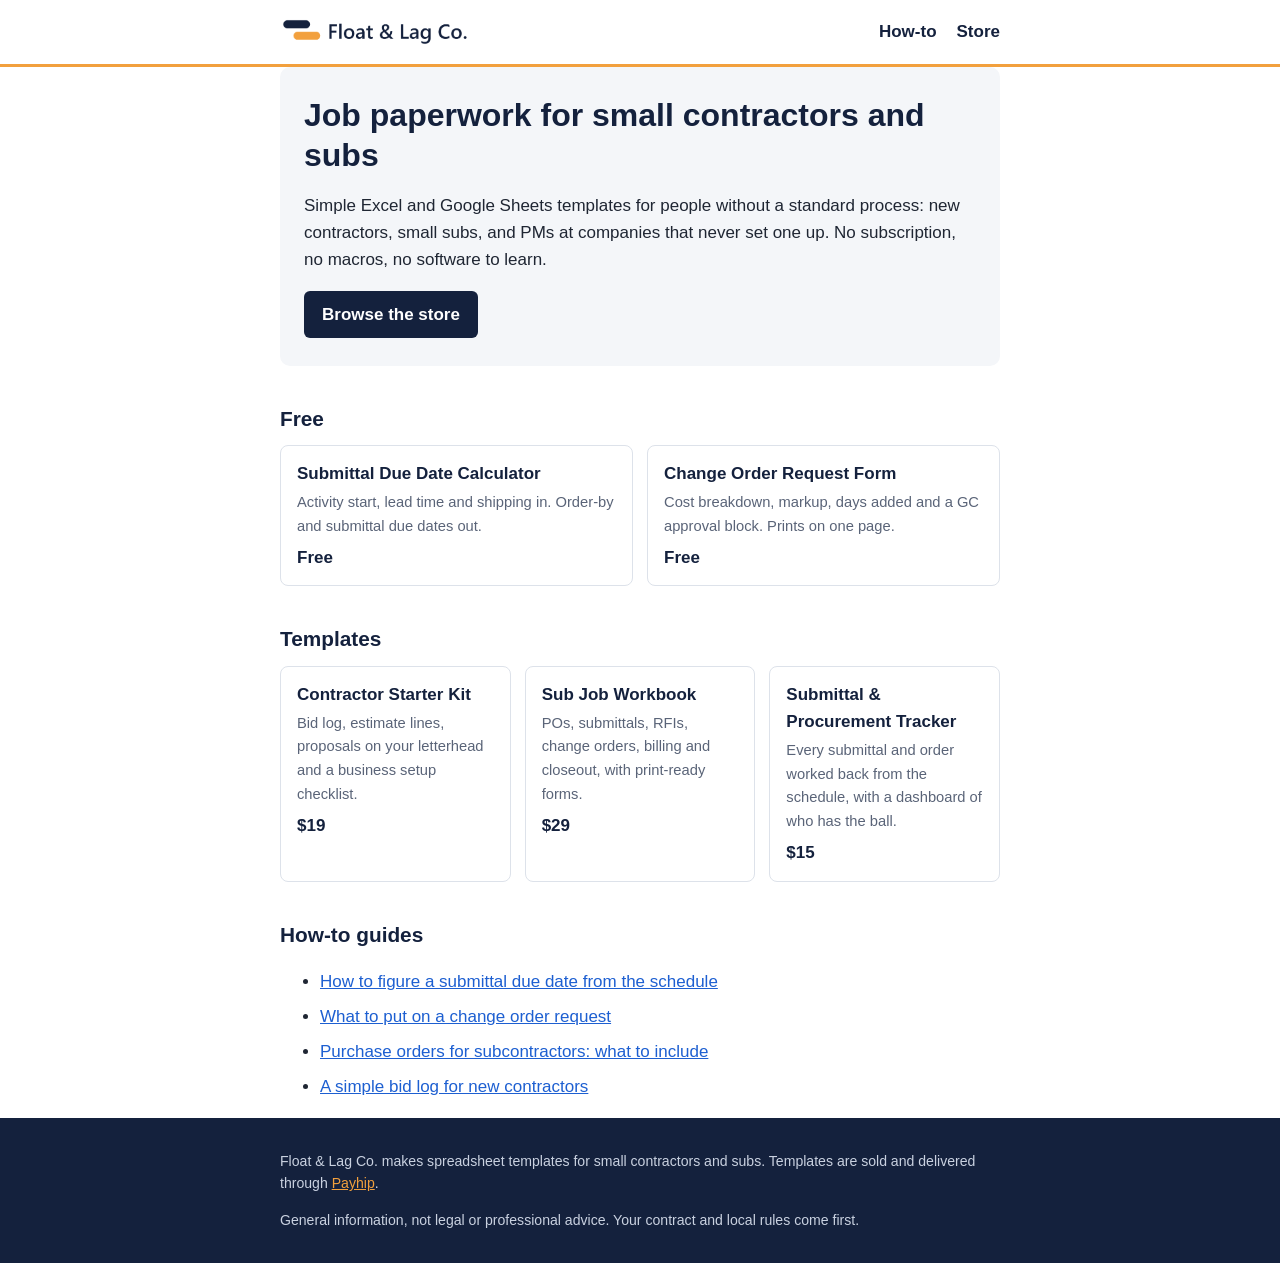
==== index.html @ d71c1a0e "Site v1: home and 4 how-to guides" ====
<!doctype html>
<html lang="en">
<head>
<meta charset="utf-8">
<meta name="viewport" content="width=device-width, initial-scale=1">
<title>Float &amp; Lag Co. | Job Paperwork Templates for Small Contractors and Subs</title>
<meta name="description" content="Excel and Google Sheets templates and free forms for small contractors and subs: submittals, purchase orders, change orders, bids and proposals.">
<link rel="canonical" href="https://floatlagco.github.io/">
<meta property="og:title" content="Float &amp; Lag Co. | Job Paperwork Templates for Small Contractors and Subs">
<meta property="og:description" content="Excel and Google Sheets templates and free forms for small contractors and subs: submittals, purchase orders, change orders, bids and proposals.">
<meta property="og:url" content="https://floatlagco.github.io/">
<meta property="og:type" content="website">
<link rel="icon" href="mark.png">
<link rel="stylesheet" href="style.css">
</head>
<body>
<header><div class="wrap">
<a href="./" class="logo"><img src="logo.png" alt="Float &amp; Lag Co." width="190" height="30"></a>
<nav><a href="./#guides">How-to</a><a href="https://payhip.com/FloatLagCo">Store</a></nav>
</div></header>
<main class="wrap">
<section class="hero">
<h1>Job paperwork for small contractors and subs</h1>
<p>Simple Excel and Google Sheets templates for people without a standard process: new contractors, small subs, and PMs at companies that never set one up. No subscription, no macros, no software to learn.</p>
<a class="btn" href="https://payhip.com/FloatLagCo">Browse the store</a>
</section>

<h2>Free</h2>
<div class="cards">
<a class="card" href="https://payhip.com/b/35ez0"><strong>Submittal Due Date Calculator</strong><span>Activity start, lead time and shipping in. Order-by and submittal due dates out.</span><em>Free</em></a>
<a class="card" href="https://payhip.com/b/2LPNk"><strong>Change Order Request Form</strong><span>Cost breakdown, markup, days added and a GC approval block. Prints on one page.</span><em>Free</em></a>
</div>

<h2>Templates</h2>
<div class="cards">
<a class="card" href="https://payhip.com/b/V36rY"><strong>Contractor Starter Kit</strong><span>Bid log, estimate lines, proposals on your letterhead and a business setup checklist.</span><em>$19</em></a>
<a class="card" href="https://payhip.com/b/2f1AX"><strong>Sub Job Workbook</strong><span>POs, submittals, RFIs, change orders, billing and closeout, with print-ready forms.</span><em>$29</em></a>
<a class="card" href="https://payhip.com/b/UwlQ3"><strong>Submittal &amp; Procurement Tracker</strong><span>Every submittal and order worked back from the schedule, with a dashboard of who has the ball.</span><em>$15</em></a>
</div>

<h2 id="guides">How-to guides</h2>
<ul>
<li><a href="submittal-due-date.html">How to figure a submittal due date from the schedule</a></li>
<li><a href="change-order-request-form.html">What to put on a change order request</a></li>
<li><a href="purchase-order-template.html">Purchase orders for subcontractors: what to include</a></li>
<li><a href="bid-log.html">A simple bid log for new contractors</a></li>
</ul>
</main>
<footer><div class="wrap">
<p>Float &amp; Lag Co. makes spreadsheet templates for small contractors and subs. Templates are sold and delivered through <a href="https://payhip.com/FloatLagCo">Payhip</a>.</p>
<p>General information, not legal or professional advice. Your contract and local rules come first.</p>
</div></footer>
</body>
</html>
---- style.css ----
:root { --navy: #14213D; --amber: #F2A03D; --ink: #1F2633; --slate: #5A6478; --light: #F4F6F9; --line: #DDE2EA; }
* { box-sizing: border-box; }
body { margin: 0; font: 17px/1.6 "Segoe UI", Roboto, Helvetica, Arial, sans-serif; color: var(--ink); background: #fff; }
.wrap { max-width: 760px; margin: 0 auto; padding: 0 20px; }
header { border-bottom: 3px solid var(--amber); }
header .wrap { display: flex; align-items: center; justify-content: space-between; height: 64px; }
.logo img { display: block; height: 30px; width: auto; }
nav a { margin-left: 20px; color: var(--navy); font-weight: 600; text-decoration: none; }
nav a:hover { color: var(--amber); }
main { padding: 32px 20px 48px; }
h1 { font-size: 2rem; line-height: 1.25; color: var(--navy); margin: 0 0 16px; }
h2 { font-size: 1.3rem; color: var(--navy); margin: 36px 0 10px; }
a { color: #1D5FD1; }
.lede { font-size: 1.12rem; color: var(--slate); }
li { margin-bottom: 8px; }
table { border-collapse: collapse; width: 100%; margin: 12px 0; font-size: .95rem; }
th, td { border-bottom: 1px solid var(--line); padding: 8px 10px; text-align: left; }
th { background: var(--navy); color: #fff; font-weight: 600; }
td:last-child { font-weight: 600; white-space: nowrap; }
.note { font-size: .9rem; color: var(--slate); border-left: 3px solid var(--amber); padding-left: 12px; }
.get { background: var(--light); border-radius: 8px; padding: 4px 20px 12px; margin-top: 36px; }
.hero { background: var(--light); border-radius: 10px; padding: 28px 24px; }
.btn { display: inline-block; background: var(--navy); color: #fff; padding: 10px 18px; border-radius: 6px; text-decoration: none; font-weight: 600; }
.btn:hover { background: var(--amber); color: var(--navy); }
.cards { display: grid; grid-template-columns: repeat(auto-fit, minmax(220px, 1fr)); gap: 14px; }
.card { display: block; border: 1px solid var(--line); border-radius: 8px; padding: 14px 16px; text-decoration: none; color: var(--ink); }
.card:hover { border-color: var(--amber); }
.card strong { display: block; color: var(--navy); }
.card span { display: block; font-size: .92rem; color: var(--slate); margin: 4px 0 6px; }
.card em { font-style: normal; font-weight: 600; color: var(--navy); }
footer { background: var(--navy); color: #C9D1E0; font-size: .88rem; padding: 18px 0; }
footer a { color: var(--amber); }
@media (max-width: 520px) { h1 { font-size: 1.6rem; } nav a { margin-left: 14px; } }
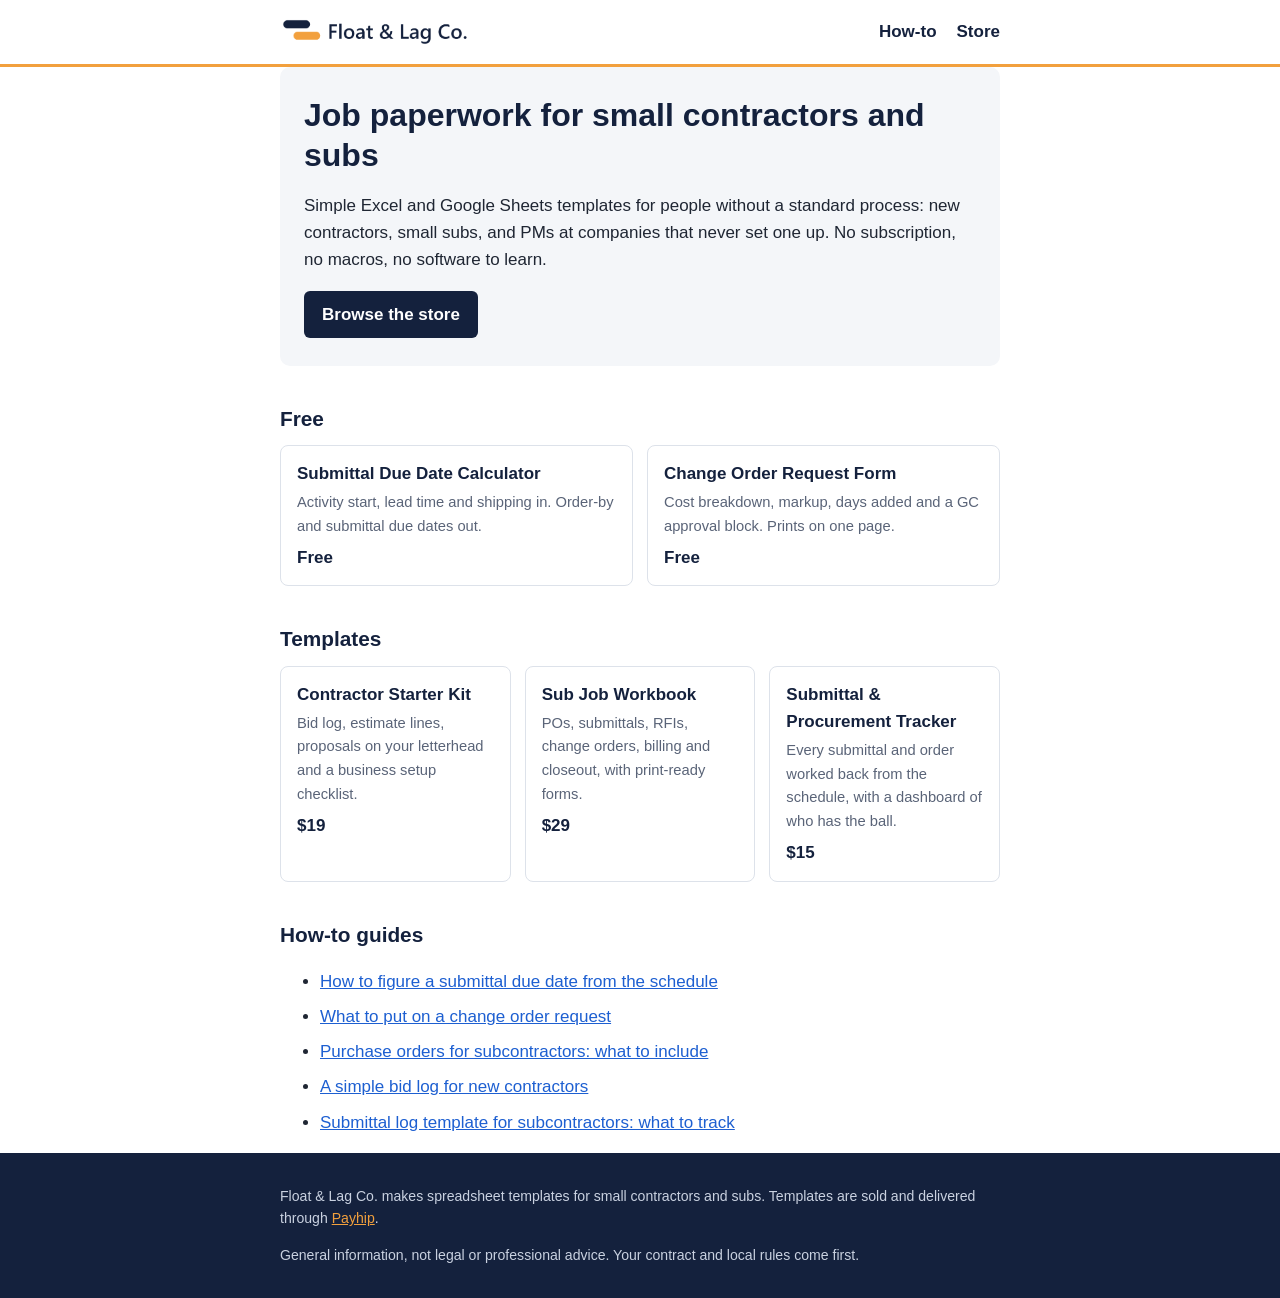
==== commit e2e7f18a: "Article: submittal log template for subcontractors" ====
--- a/index.html
+++ b/index.html
@@ -3,6 +3,7 @@
 <head>
 <meta charset="utf-8">
 <meta name="viewport" content="width=device-width, initial-scale=1">
+<meta name="google-site-verification" content="7WI6SArrwXxBO-Cf3N3VENtdAtcqzM4LnMP8GgTYRC8">
 <title>Float &amp; Lag Co. | Job Paperwork Templates for Small Contractors and Subs</title>
 <meta name="description" content="Excel and Google Sheets templates and free forms for small contractors and subs: submittals, purchase orders, change orders, bids and proposals.">
 <link rel="canonical" href="https://floatlagco.github.io/">
@@ -44,6 +45,7 @@
 <li><a href="change-order-request-form.html">What to put on a change order request</a></li>
 <li><a href="purchase-order-template.html">Purchase orders for subcontractors: what to include</a></li>
 <li><a href="bid-log.html">A simple bid log for new contractors</a></li>
+<li><a href="submittal-log-template.html">Submittal log template for subcontractors: what to track</a></li>
 </ul>
 </main>
 <footer><div class="wrap">
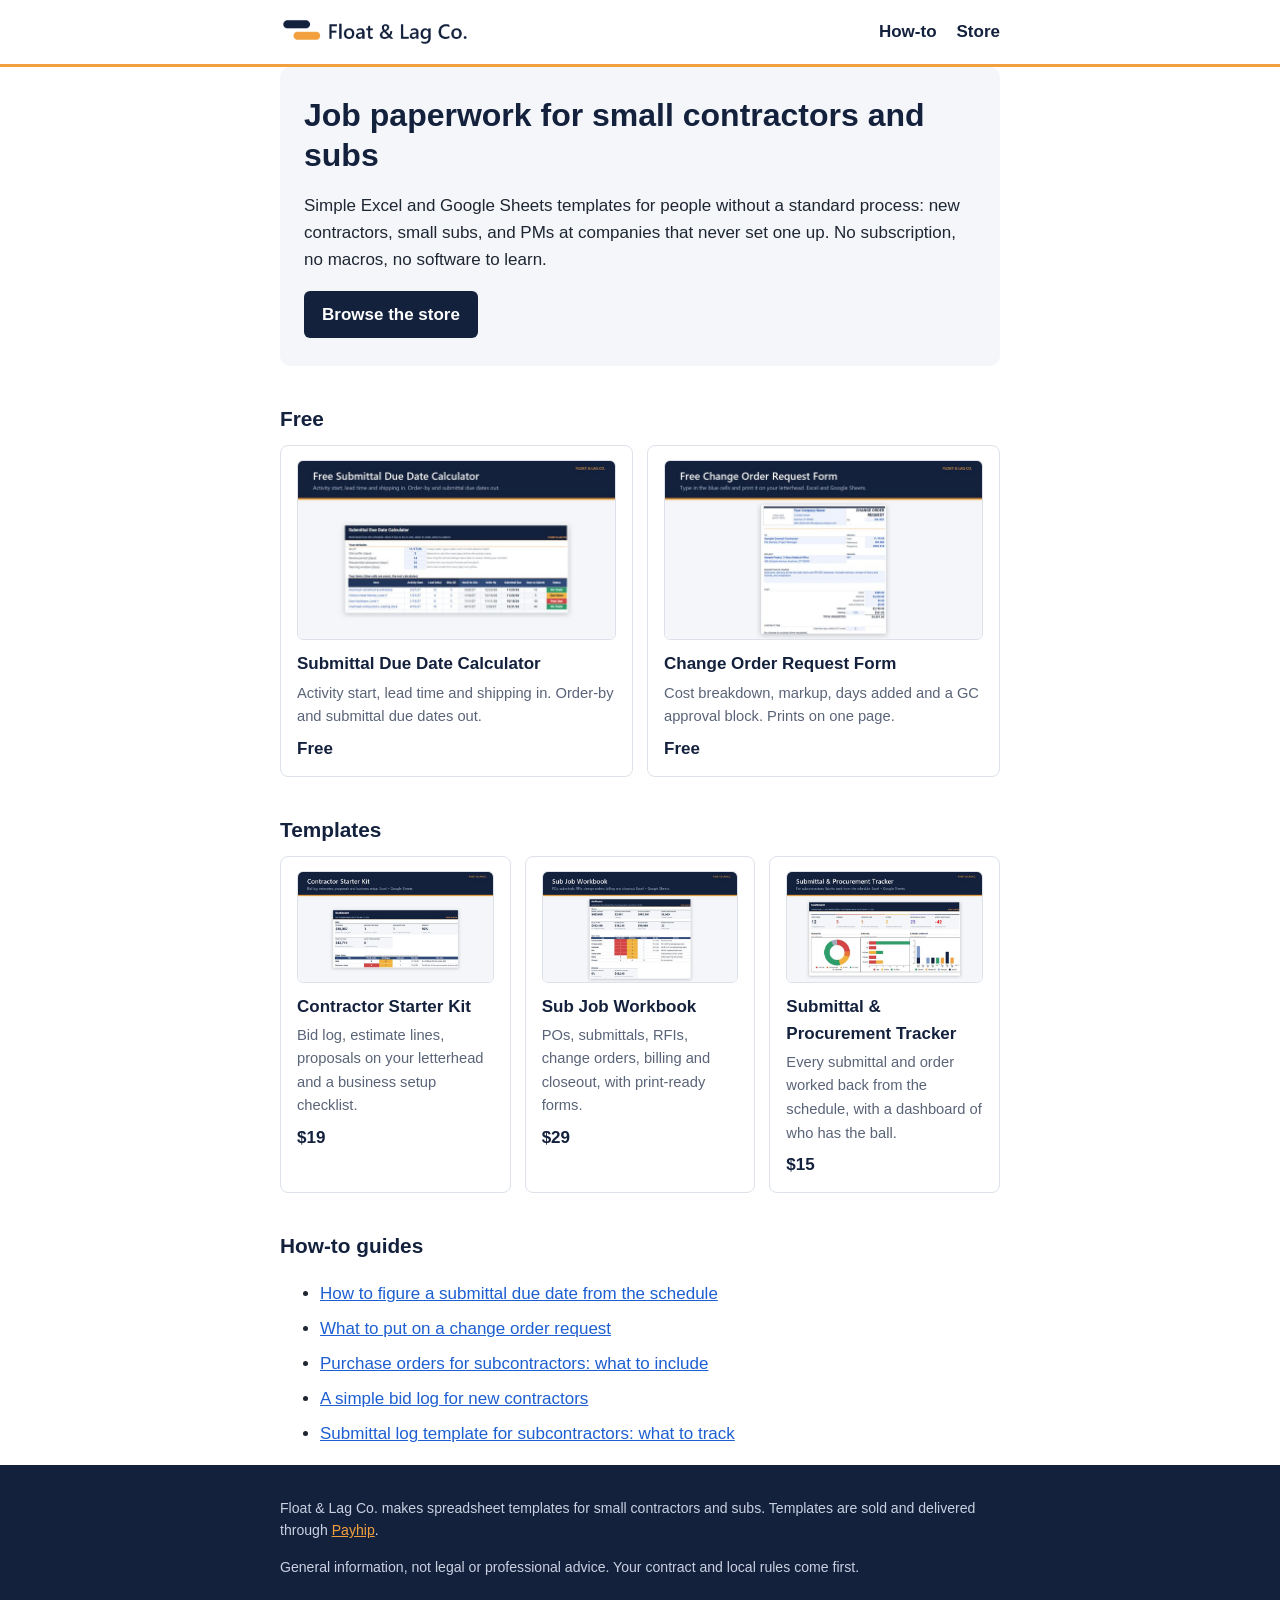
==== commit 91b58c9d: "Product images on the home page cards" ====
--- a/index.html
+++ b/index.html
@@ -28,15 +28,15 @@
 
 <h2>Free</h2>
 <div class="cards">
-<a class="card" href="https://payhip.com/b/35ez0"><strong>Submittal Due Date Calculator</strong><span>Activity start, lead time and shipping in. Order-by and submittal due dates out.</span><em>Free</em></a>
-<a class="card" href="https://payhip.com/b/2LPNk"><strong>Change Order Request Form</strong><span>Cost breakdown, markup, days added and a GC approval block. Prints on one page.</span><em>Free</em></a>
+<a class="card" href="https://payhip.com/b/35ez0"><img src="card-calculator.jpg" alt="Submittal Due Date Calculator spreadsheet" width="640" height="360" loading="lazy"><strong>Submittal Due Date Calculator</strong><span>Activity start, lead time and shipping in. Order-by and submittal due dates out.</span><em>Free</em></a>
+<a class="card" href="https://payhip.com/b/2LPNk"><img src="card-co-form.jpg" alt="Change Order Request Form" width="640" height="360" loading="lazy"><strong>Change Order Request Form</strong><span>Cost breakdown, markup, days added and a GC approval block. Prints on one page.</span><em>Free</em></a>
 </div>
 
 <h2>Templates</h2>
 <div class="cards">
-<a class="card" href="https://payhip.com/b/V36rY"><strong>Contractor Starter Kit</strong><span>Bid log, estimate lines, proposals on your letterhead and a business setup checklist.</span><em>$19</em></a>
-<a class="card" href="https://payhip.com/b/2f1AX"><strong>Sub Job Workbook</strong><span>POs, submittals, RFIs, change orders, billing and closeout, with print-ready forms.</span><em>$29</em></a>
-<a class="card" href="https://payhip.com/b/UwlQ3"><strong>Submittal &amp; Procurement Tracker</strong><span>Every submittal and order worked back from the schedule, with a dashboard of who has the ball.</span><em>$15</em></a>
+<a class="card" href="https://payhip.com/b/V36rY"><img src="card-starter-kit.jpg" alt="Contractor Starter Kit bid log and proposal" width="640" height="360" loading="lazy"><strong>Contractor Starter Kit</strong><span>Bid log, estimate lines, proposals on your letterhead and a business setup checklist.</span><em>$19</em></a>
+<a class="card" href="https://payhip.com/b/2f1AX"><img src="card-workbook.jpg" alt="Sub Job Workbook forms and logs" width="640" height="360" loading="lazy"><strong>Sub Job Workbook</strong><span>POs, submittals, RFIs, change orders, billing and closeout, with print-ready forms.</span><em>$29</em></a>
+<a class="card" href="https://payhip.com/b/UwlQ3"><img src="card-tracker.jpg" alt="Submittal and Procurement Tracker dashboard" width="640" height="360" loading="lazy"><strong>Submittal &amp; Procurement Tracker</strong><span>Every submittal and order worked back from the schedule, with a dashboard of who has the ball.</span><em>$15</em></a>
 </div>
 
 <h2 id="guides">How-to guides</h2>
--- a/style.css
+++ b/style.css
@@ -1,33 +1,34 @@
-:root { --navy: #14213D; --amber: #F2A03D; --ink: #1F2633; --slate: #5A6478; --light: #F4F6F9; --line: #DDE2EA; }
-* { box-sizing: border-box; }
-body { margin: 0; font: 17px/1.6 "Segoe UI", Roboto, Helvetica, Arial, sans-serif; color: var(--ink); background: #fff; }
-.wrap { max-width: 760px; margin: 0 auto; padding: 0 20px; }
-header { border-bottom: 3px solid var(--amber); }
-header .wrap { display: flex; align-items: center; justify-content: space-between; height: 64px; }
-.logo img { display: block; height: 30px; width: auto; }
-nav a { margin-left: 20px; color: var(--navy); font-weight: 600; text-decoration: none; }
-nav a:hover { color: var(--amber); }
-main { padding: 32px 20px 48px; }
-h1 { font-size: 2rem; line-height: 1.25; color: var(--navy); margin: 0 0 16px; }
-h2 { font-size: 1.3rem; color: var(--navy); margin: 36px 0 10px; }
-a { color: #1D5FD1; }
-.lede { font-size: 1.12rem; color: var(--slate); }
-li { margin-bottom: 8px; }
-table { border-collapse: collapse; width: 100%; margin: 12px 0; font-size: .95rem; }
-th, td { border-bottom: 1px solid var(--line); padding: 8px 10px; text-align: left; }
-th { background: var(--navy); color: #fff; font-weight: 600; }
-td:last-child { font-weight: 600; white-space: nowrap; }
-.note { font-size: .9rem; color: var(--slate); border-left: 3px solid var(--amber); padding-left: 12px; }
-.get { background: var(--light); border-radius: 8px; padding: 4px 20px 12px; margin-top: 36px; }
-.hero { background: var(--light); border-radius: 10px; padding: 28px 24px; }
-.btn { display: inline-block; background: var(--navy); color: #fff; padding: 10px 18px; border-radius: 6px; text-decoration: none; font-weight: 600; }
-.btn:hover { background: var(--amber); color: var(--navy); }
-.cards { display: grid; grid-template-columns: repeat(auto-fit, minmax(220px, 1fr)); gap: 14px; }
-.card { display: block; border: 1px solid var(--line); border-radius: 8px; padding: 14px 16px; text-decoration: none; color: var(--ink); }
-.card:hover { border-color: var(--amber); }
-.card strong { display: block; color: var(--navy); }
-.card span { display: block; font-size: .92rem; color: var(--slate); margin: 4px 0 6px; }
-.card em { font-style: normal; font-weight: 600; color: var(--navy); }
-footer { background: var(--navy); color: #C9D1E0; font-size: .88rem; padding: 18px 0; }
-footer a { color: var(--amber); }
-@media (max-width: 520px) { h1 { font-size: 1.6rem; } nav a { margin-left: 14px; } }
+:root { --navy: #14213D; --amber: #F2A03D; --ink: #1F2633; --slate: #5A6478; --light: #F4F6F9; --line: #DDE2EA; }
+* { box-sizing: border-box; }
+body { margin: 0; font: 17px/1.6 "Segoe UI", Roboto, Helvetica, Arial, sans-serif; color: var(--ink); background: #fff; }
+.wrap { max-width: 760px; margin: 0 auto; padding: 0 20px; }
+header { border-bottom: 3px solid var(--amber); }
+header .wrap { display: flex; align-items: center; justify-content: space-between; height: 64px; }
+.logo img { display: block; height: 30px; width: auto; }
+nav a { margin-left: 20px; color: var(--navy); font-weight: 600; text-decoration: none; }
+nav a:hover { color: var(--amber); }
+main { padding: 32px 20px 48px; }
+h1 { font-size: 2rem; line-height: 1.25; color: var(--navy); margin: 0 0 16px; }
+h2 { font-size: 1.3rem; color: var(--navy); margin: 36px 0 10px; }
+a { color: #1D5FD1; }
+.lede { font-size: 1.12rem; color: var(--slate); }
+li { margin-bottom: 8px; }
+table { border-collapse: collapse; width: 100%; margin: 12px 0; font-size: .95rem; }
+th, td { border-bottom: 1px solid var(--line); padding: 8px 10px; text-align: left; }
+th { background: var(--navy); color: #fff; font-weight: 600; }
+td:last-child { font-weight: 600; white-space: nowrap; }
+.note { font-size: .9rem; color: var(--slate); border-left: 3px solid var(--amber); padding-left: 12px; }
+.get { background: var(--light); border-radius: 8px; padding: 4px 20px 12px; margin-top: 36px; }
+.hero { background: var(--light); border-radius: 10px; padding: 28px 24px; }
+.btn { display: inline-block; background: var(--navy); color: #fff; padding: 10px 18px; border-radius: 6px; text-decoration: none; font-weight: 600; }
+.btn:hover { background: var(--amber); color: var(--navy); }
+.cards { display: grid; grid-template-columns: repeat(auto-fit, minmax(220px, 1fr)); gap: 14px; }
+.card { display: block; border: 1px solid var(--line); border-radius: 8px; padding: 14px 16px; text-decoration: none; color: var(--ink); }
+.card:hover { border-color: var(--amber); }
+.card img { display: block; width: 100%; height: auto; border-radius: 6px; border: 1px solid var(--line); margin-bottom: 10px; }
+.card strong { display: block; color: var(--navy); }
+.card span { display: block; font-size: .92rem; color: var(--slate); margin: 4px 0 6px; }
+.card em { font-style: normal; font-weight: 600; color: var(--navy); }
+footer { background: var(--navy); color: #C9D1E0; font-size: .88rem; padding: 18px 0; }
+footer a { color: var(--amber); }
+@media (max-width: 520px) { h1 { font-size: 1.6rem; } nav a { margin-left: 14px; } }
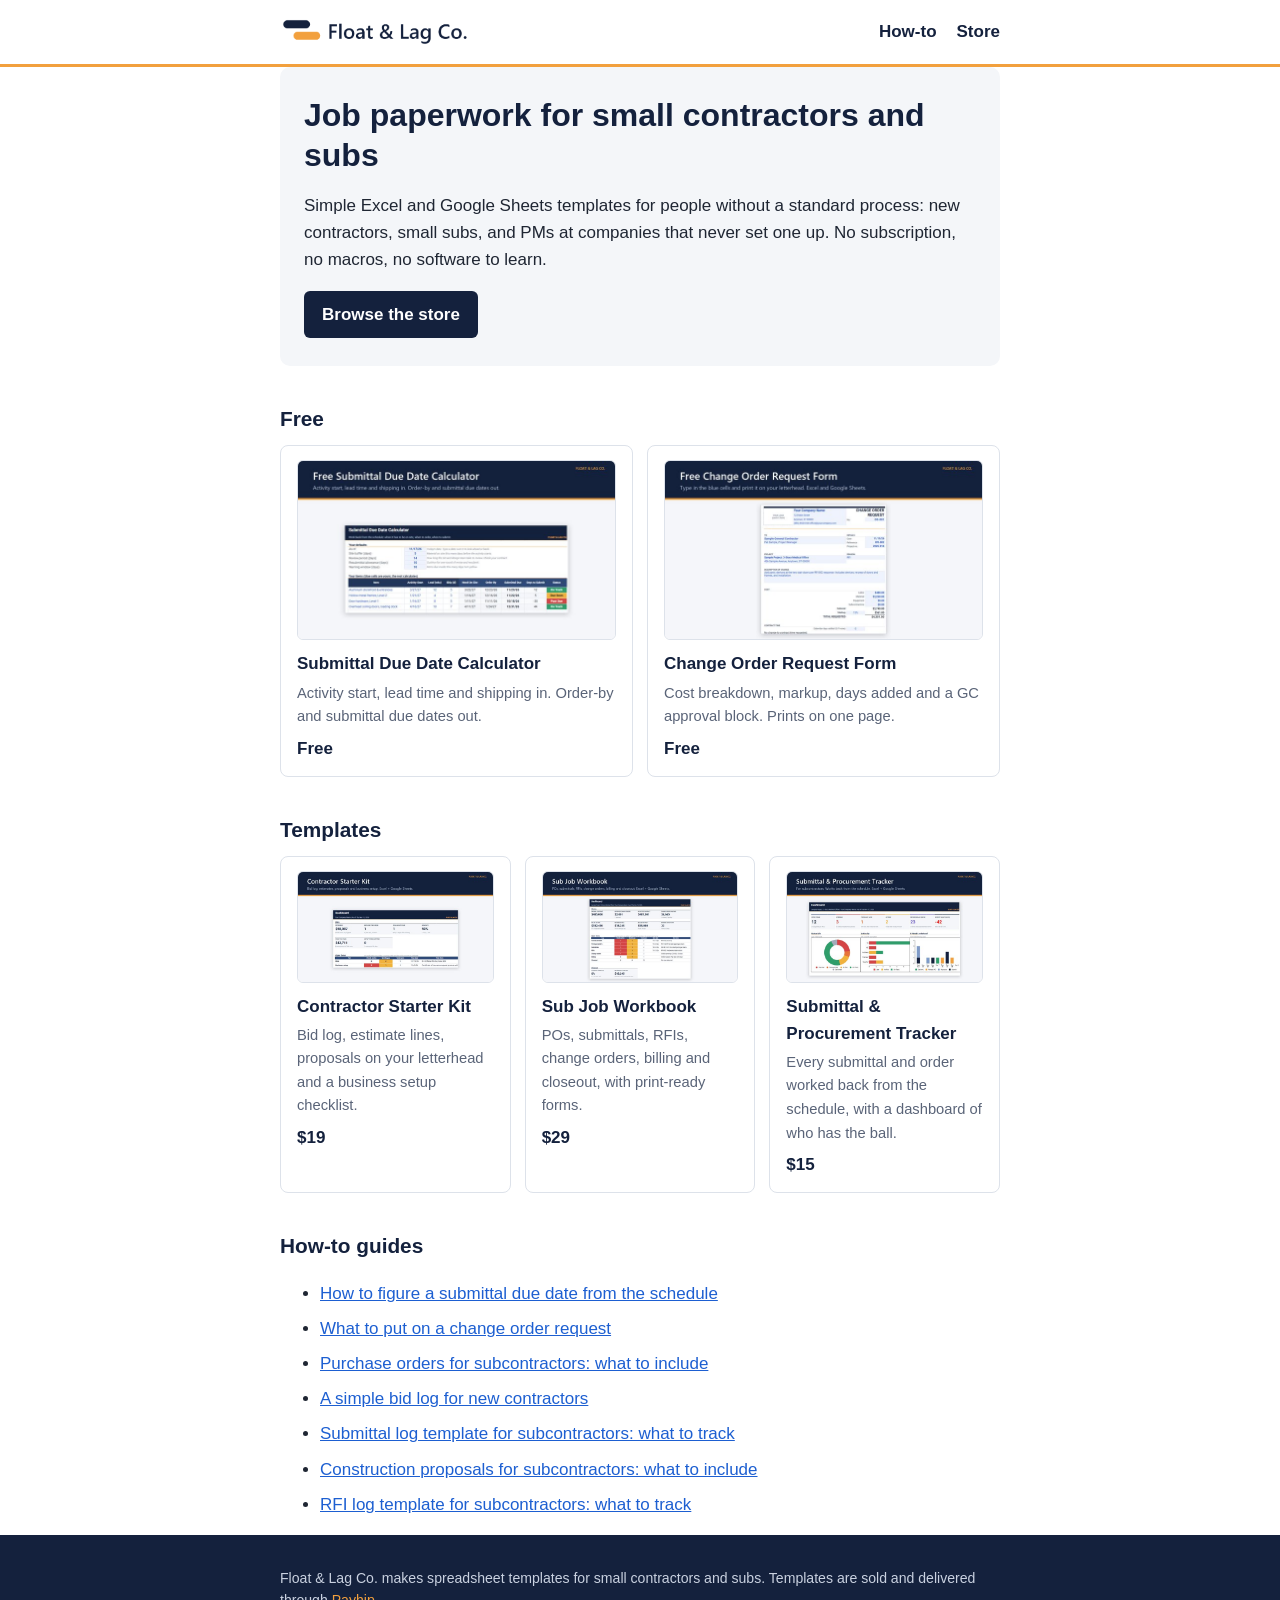
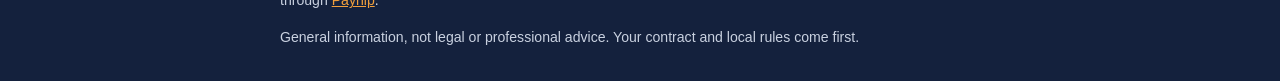
==== commit e52784de: "Two new articles: proposal template and RFI log" ====
--- a/index.html
+++ b/index.html
@@ -46,6 +46,8 @@
 <li><a href="purchase-order-template.html">Purchase orders for subcontractors: what to include</a></li>
 <li><a href="bid-log.html">A simple bid log for new contractors</a></li>
 <li><a href="submittal-log-template.html">Submittal log template for subcontractors: what to track</a></li>
+<li><a href="construction-proposal-template.html">Construction proposals for subcontractors: what to include</a></li>
+<li><a href="rfi-log-template.html">RFI log template for subcontractors: what to track</a></li>
 </ul>
 </main>
 <footer><div class="wrap">
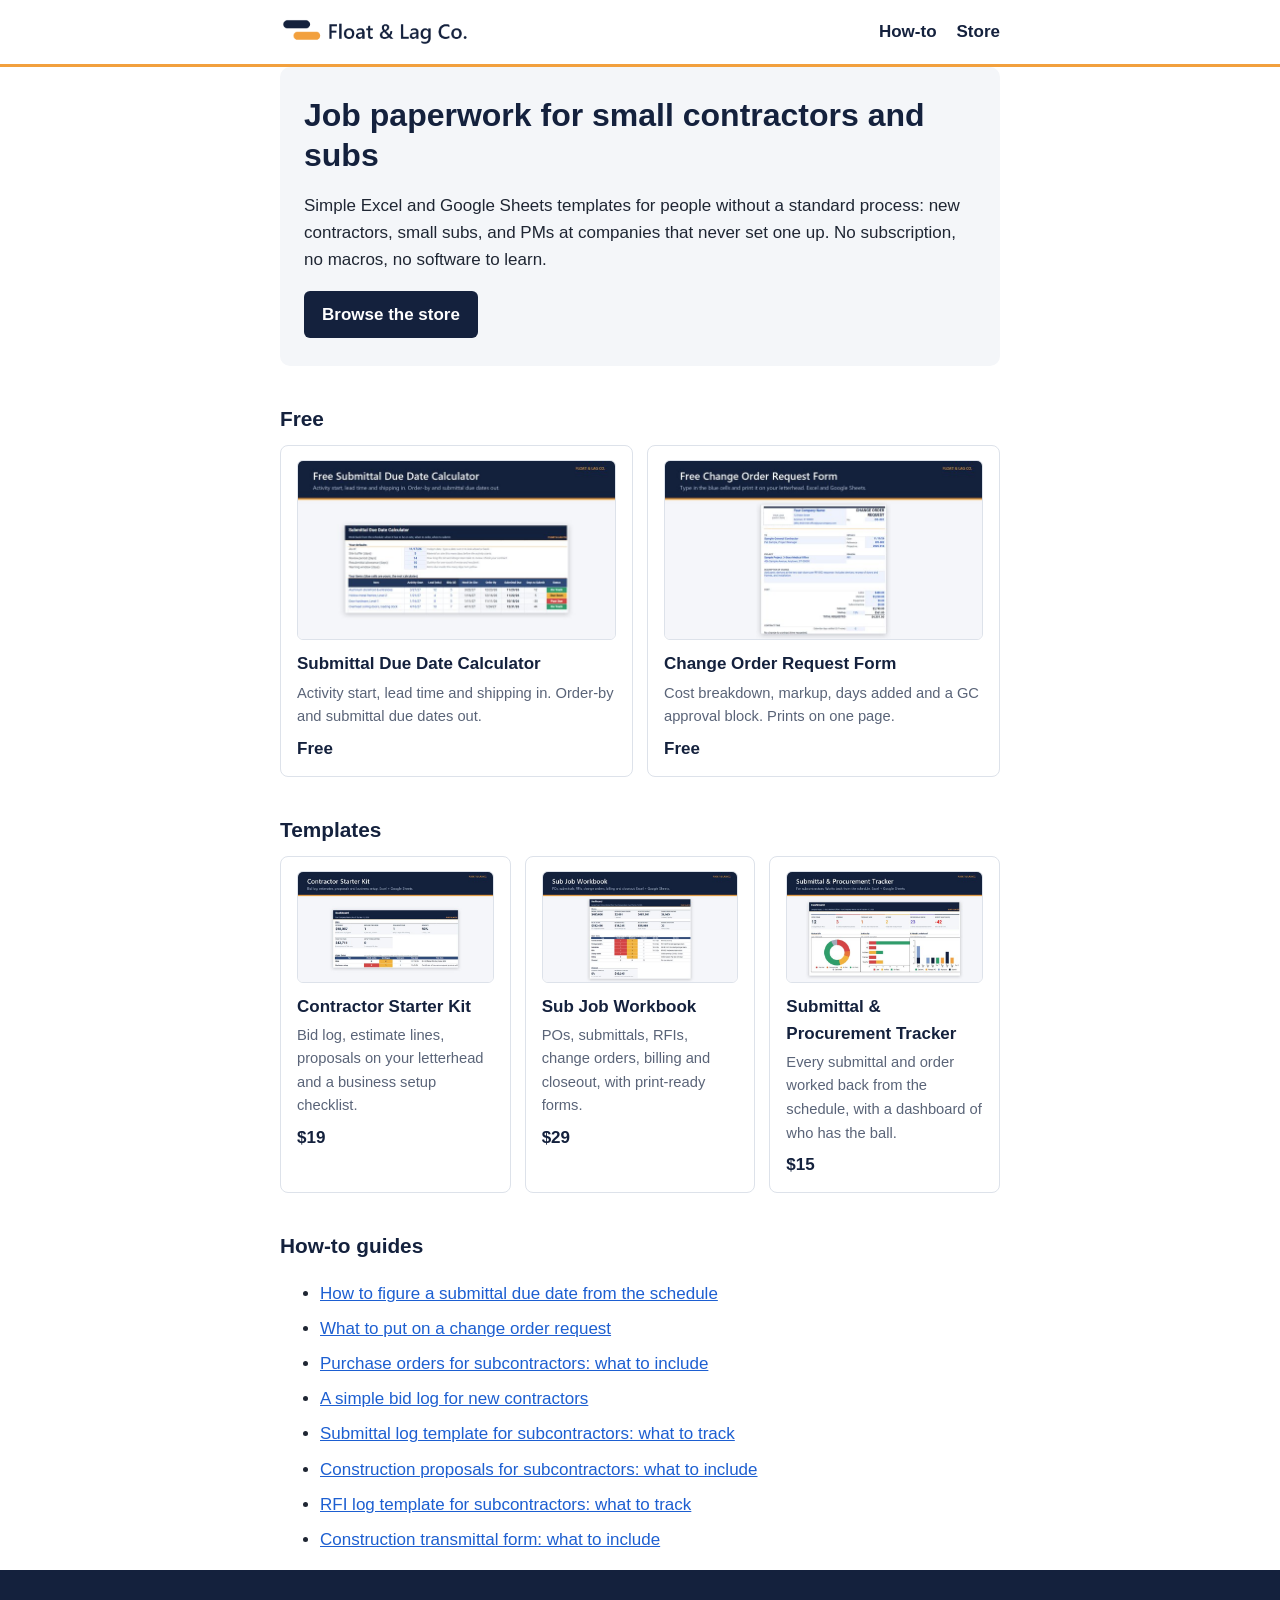
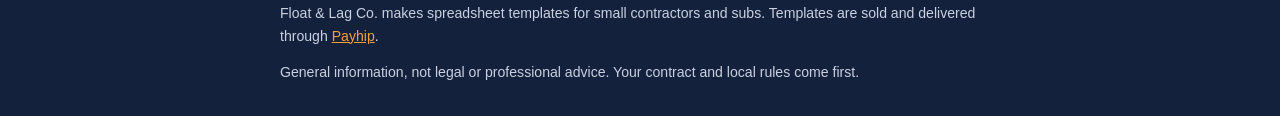
==== commit 32d0f08b: "Construction transmittal form article" ====
--- a/index.html
+++ b/index.html
@@ -48,6 +48,7 @@
 <li><a href="submittal-log-template.html">Submittal log template for subcontractors: what to track</a></li>
 <li><a href="construction-proposal-template.html">Construction proposals for subcontractors: what to include</a></li>
 <li><a href="rfi-log-template.html">RFI log template for subcontractors: what to track</a></li>
+<li><a href="construction-transmittal-form.html">Construction transmittal form: what to include</a></li>
 </ul>
 </main>
 <footer><div class="wrap">
